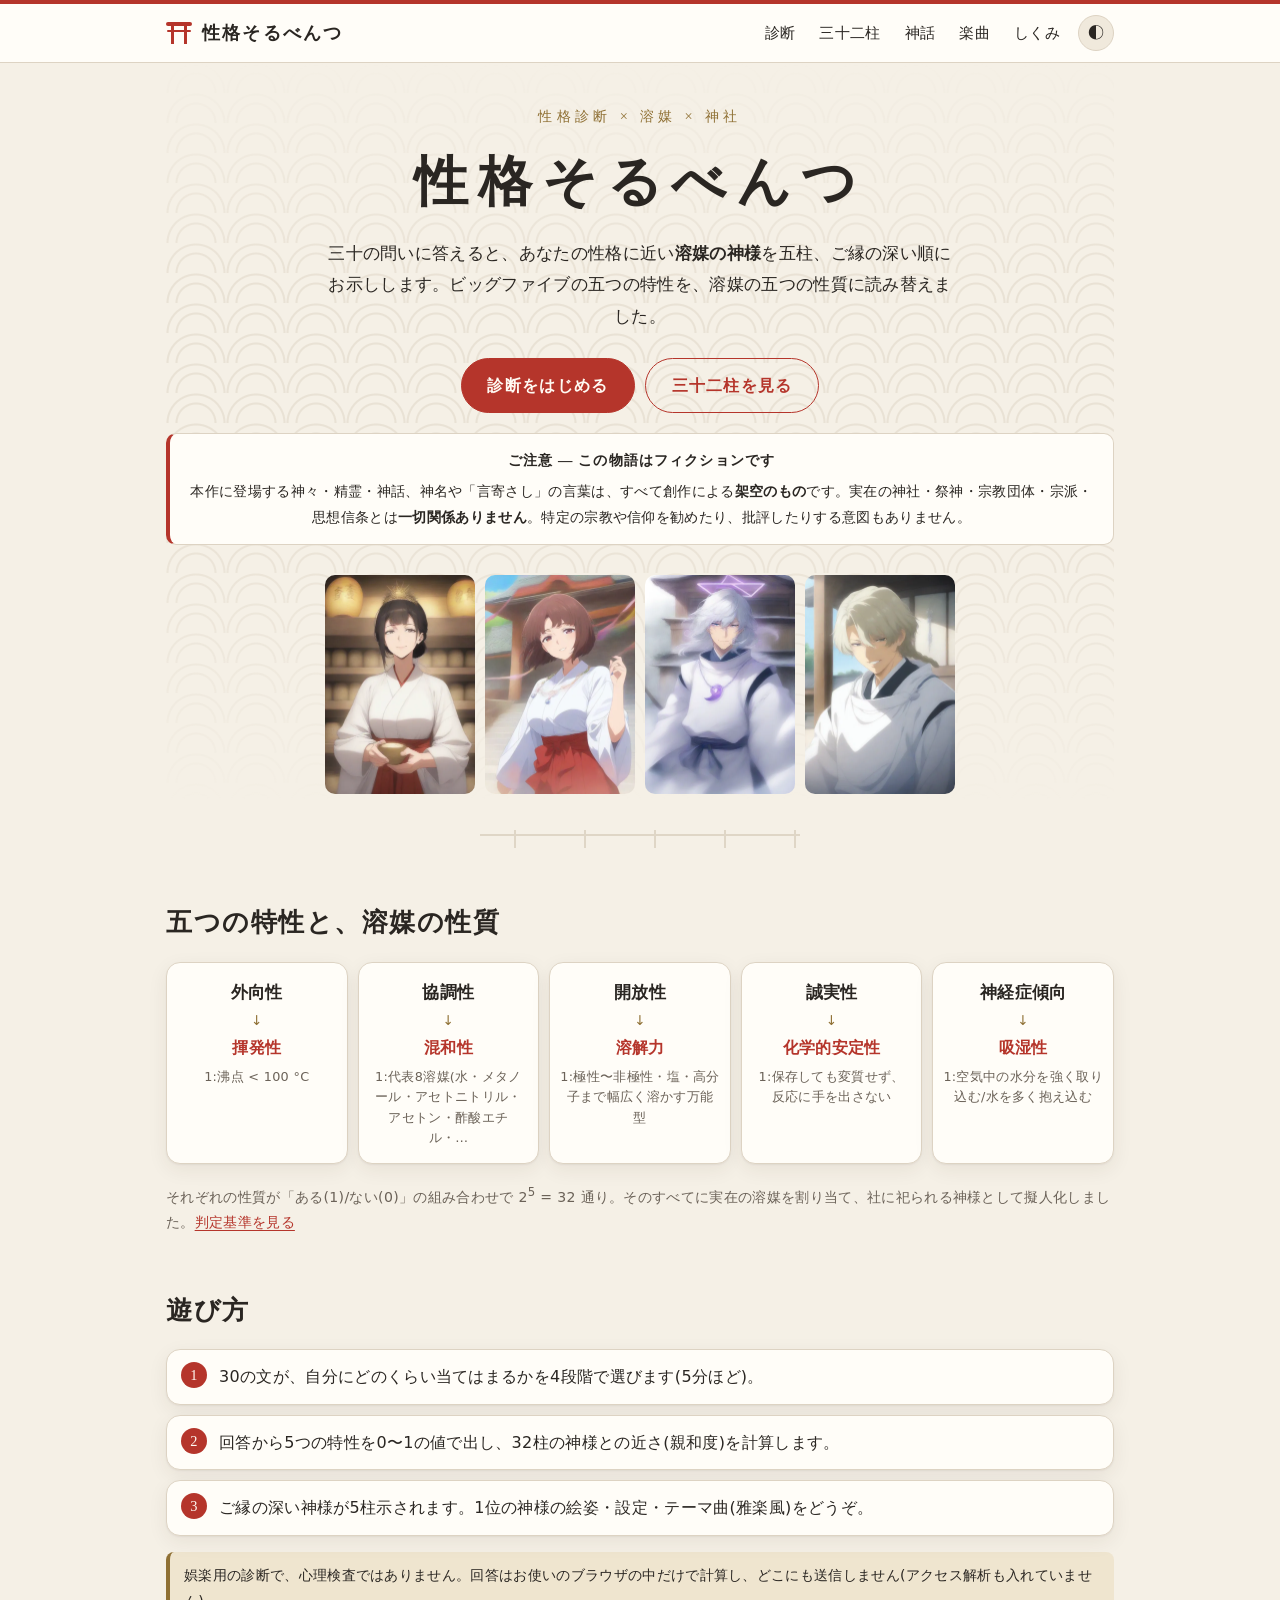
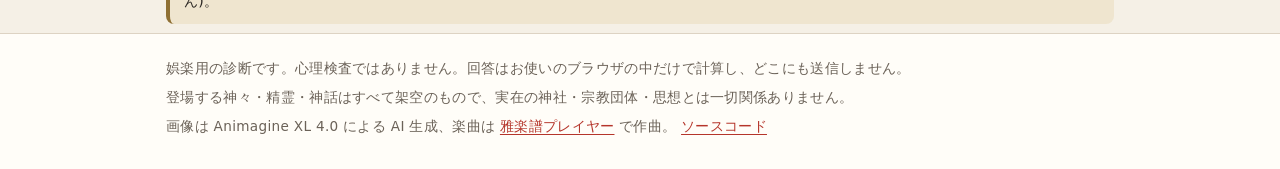
==== index.html @ d2c0cd8b "柱の詳細ページの絵姿を押すと「まことの御姿」に裏返るカードを追加 まことの御姿は、32溶媒の分子を MoleditPy の CPK 表示の設定(元素色・vdW 半径・照明)で PyVista により描" ====
<!doctype html>
<html lang="ja">
<head>
<meta charset="utf-8">
<meta name="viewport" content="width=device-width, initial-scale=1">
<title>性格そるべんつ</title>
<meta name="description" content="30の質問から、あなたの性格に近い「溶媒の神様」を占う娯楽用の性格診断。ビッグファイブの5特性を溶媒の性質に読み替えています。">
<meta name="color-scheme" content="light dark">
<meta name="theme-color" content="#f5f0e6" media="(prefers-color-scheme: light)">
<meta name="theme-color" content="#15130f" media="(prefers-color-scheme: dark)">
<meta property="og:title" content="性格そるべんつ">
<meta property="og:description" content="30の質問で、あなたとご縁の深い溶媒の神様を占う性格診断。">
<meta property="og:type" content="website">
<link rel="icon" href="favicon.svg" type="image/svg+xml">
<link rel="stylesheet" href="css/style.css?v=c323e961">
<script>
  // 保存したテーマを最初に当てる(ちらつき防止)。localStorage が使えなくても動く
  try { var t = localStorage.getItem("seikaku-solvents-theme"); if (t) document.documentElement.dataset.theme = t; } catch (e) {}
</script>
</head>
<body>
<a class="skip" href="#app">本文へ</a>
<header class="site-header">
  <div class="wrap header-inner">
    <a class="brand" href="#/" aria-label="性格そるべんつ トップへ">
      <span class="brand-mark" aria-hidden="true"></span>
      <span class="brand-text">性格そるべんつ</span>
    </a>
    <nav class="nav" aria-label="メニュー">
      <a href="#/quiz" data-nav="quiz">診断</a>
      <a href="#/gods" data-nav="gods">三十二柱</a>
      <a href="#/myth" data-nav="myth">神話</a>
      <a href="#/music" data-nav="music">楽曲</a>
      <a href="#/about" data-nav="about">しくみ</a>
      <button class="theme-toggle" type="button" aria-label="配色を切り替え" title="配色を切り替え"></button>
    </nav>
  </div>
</header>

<main id="app" class="wrap" tabindex="-1">
  <noscript><p class="notice">この診断は JavaScript で動きます。ブラウザの設定で JavaScript を有効にしてください。</p></noscript>
</main>

<footer class="site-footer">
  <div class="wrap">
    <p>娯楽用の診断です。心理検査ではありません。回答はお使いのブラウザの中だけで計算し、どこにも送信しません。</p>
    <p>登場する神々・精霊・神話はすべて架空のもので、実在の神社・宗教団体・思想とは一切関係ありません。</p>
    <p>画像は Animagine XL 4.0 による AI 生成、楽曲は <a href="https://github.com/ZiTengXiang/gagaku-player">雅楽譜プレイヤー</a> で作曲。
      <a href="https://github.com/ZiTengXiang/seikaku-solvents">ソースコード</a></p>
  </div>
</footer>

<script src="data/site.js?v=a34255cd"></script>
<script src="js/diagnosis.js?v=3baf8f86"></script>
<script src="js/app.js?v=352eb8c5"></script>
</body>
</html>
---- css/style.css ----
/* 性格そるべんつ ― 神社と雅楽を意識した、落ち着いた和の配色。外部のフォントや解析は読み込まない。 */

:root {
  --bg: #f5f0e6;          /* 生成り */
  --surface: #fffdf8;
  --surface-2: #f0e9dc;
  --ink: #2a2622;         /* 墨 */
  --muted: #6b6258;
  --line: #ddd3c3;
  --accent: #b5352b;      /* 朱 */
  --accent-ink: #fffaf3;
  --accent-soft: #f4e2dc;
  --gold: #8f7034;
  --gold-soft: #efe5cf;
  --indigo: #2f4a6b;      /* 藍(0側の色) */
  --shadow: 0 1px 2px rgb(60 40 20 / .06), 0 6px 20px rgb(60 40 20 / .07);
  --serif: "Shippori Mincho", "Hiragino Mincho ProN", "Yu Mincho", "YuMincho", "Noto Serif JP", "BIZ UDPMincho", serif;
  --sans: "Hiragino Kaku Gothic ProN", "Hiragino Sans", "Yu Gothic UI", "Yu Gothic", "Meiryo", "Noto Sans JP", system-ui, sans-serif;
  --radius: 14px;
  color-scheme: light;
}

@media (prefers-color-scheme: dark) {
  :root:not([data-theme="light"]) {
    --bg: #15130f;
    --surface: #1f1c17;
    --surface-2: #29251e;
    --ink: #ece4d6;
    --muted: #a99e8e;
    --line: #3b352c;
    --accent: #e0644f;
    --accent-ink: #1a0f0b;
    --accent-soft: #3a231d;
    --gold: #d1b06e;
    --gold-soft: #332b1c;
    --indigo: #8fb0d6;
    --shadow: 0 1px 2px rgb(0 0 0 / .3), 0 8px 24px rgb(0 0 0 / .25);
    color-scheme: dark;
  }
}
:root[data-theme="dark"] {
  --bg: #15130f;
  --surface: #1f1c17;
  --surface-2: #29251e;
  --ink: #ece4d6;
  --muted: #a99e8e;
  --line: #3b352c;
  --accent: #e0644f;
  --accent-ink: #1a0f0b;
  --accent-soft: #3a231d;
  --gold: #d1b06e;
  --gold-soft: #332b1c;
  --indigo: #8fb0d6;
  --shadow: 0 1px 2px rgb(0 0 0 / .3), 0 8px 24px rgb(0 0 0 / .25);
  color-scheme: dark;
}

*, *::before, *::after { box-sizing: border-box; }
html { -webkit-text-size-adjust: 100%; }
body {
  margin: 0;
  background: var(--bg);
  color: var(--ink);
  font-family: var(--sans);
  font-size: 16px;
  line-height: 1.85;
  letter-spacing: .02em;
  min-height: 100vh;
  display: flex;
  flex-direction: column;
}
img { max-width: 100%; display: block; }
a { color: var(--accent); text-underline-offset: .2em; }
h1, h2, h3, h4 { font-family: var(--serif); font-weight: 600; line-height: 1.45; letter-spacing: .06em; }
h1 { font-size: clamp(1.7rem, 5vw, 2.4rem); margin: .2em 0 .4em; }
h2 { font-size: clamp(1.25rem, 3.4vw, 1.6rem); margin: 2.2em 0 .8em; }
h3 { font-size: 1.15rem; margin: 1.6em 0 .5em; }
p { margin: .6em 0; }
.wrap { width: 100%; max-width: 980px; margin: 0 auto; padding: 0 16px; }
main { flex: 1; padding-bottom: 64px; outline: none; }
.skip { position: absolute; left: -999px; }
.skip:focus { left: 8px; top: 8px; background: var(--surface); padding: 6px 10px; z-index: 10; }
:focus-visible { outline: 2px solid var(--accent); outline-offset: 2px; }

/* ---- ヘッダー ---- */
.site-header {
  border-top: 4px solid var(--accent);
  border-bottom: 1px solid var(--line);
  background: var(--surface);
  position: sticky; top: 0; z-index: 5;
}
.header-inner { display: flex; align-items: center; justify-content: space-between; gap: 12px; min-height: 58px; }
.brand { display: flex; align-items: center; gap: 10px; text-decoration: none; color: var(--ink); }
.brand-text { font-family: var(--serif); font-weight: 700; font-size: 1.15rem; letter-spacing: .12em; white-space: nowrap; }
.brand-mark { width: 26px; height: 22px; position: relative; flex: none; }
.brand-mark::before, .brand-mark::after { content: ""; position: absolute; background: var(--accent); }
.brand-mark::before { left: 0; right: 0; top: 0; height: 4px; border-radius: 2px;
  box-shadow: 0 7px 0 -1px var(--accent); }
.brand-mark::after { left: 5px; top: 2px; width: 3px; height: 20px; box-shadow: 13px 0 0 var(--accent); }
.nav { display: flex; align-items: center; gap: 4px; }
.nav a { color: var(--ink); text-decoration: none; padding: 6px 10px; border-radius: 8px; font-size: .95rem; white-space: nowrap; }
.nav a:hover { background: var(--surface-2); }
.nav a[aria-current="page"] { color: var(--accent); box-shadow: inset 0 -2px 0 var(--accent); border-radius: 0; }
.theme-toggle {
  width: 36px; height: 36px; border-radius: 50%; border: 1px solid var(--line);
  background: var(--surface-2); color: var(--ink); cursor: pointer; font-size: 1rem; margin-left: 4px;
}
.theme-toggle::before { content: "◐"; }
:root[data-theme="light"] .theme-toggle::before { content: "☀"; }
:root[data-theme="dark"] .theme-toggle::before { content: "☾"; }
@media (max-width: 480px) {
  .header-inner { gap: 6px; }
  .brand { gap: 7px; }
  .brand-text { font-size: .92rem; letter-spacing: .02em; }
  .nav { gap: 0; }
  .nav a { padding: 6px 5px; font-size: .84rem; }
  .theme-toggle { width: 32px; height: 32px; margin-left: 2px; }
}
@media (max-width: 340px) { .brand-mark { display: none; } }

/* ---- フッター ---- */
.site-footer { border-top: 1px solid var(--line); background: var(--surface); color: var(--muted); font-size: .85rem; padding: 18px 0 26px; }
.site-footer p { margin: .3em 0; }

/* ---- 共通部品 ---- */
.btn {
  display: inline-flex; align-items: center; justify-content: center; gap: .5em;
  font: inherit; font-weight: 600; letter-spacing: .08em;
  padding: .75em 1.6em; border-radius: 999px; border: 1px solid var(--accent);
  background: var(--accent); color: var(--accent-ink); text-decoration: none; cursor: pointer;
  transition: transform .1s ease, filter .15s ease;
}
.btn:hover { filter: brightness(1.06); }
.btn:active { transform: translateY(1px); }
.btn.ghost { background: transparent; color: var(--accent); }
.btn.small { padding: .45em 1.1em; font-size: .9rem; }
.btn-row { display: flex; flex-wrap: wrap; gap: 10px; margin: 18px 0; }
.card { background: var(--surface); border: 1px solid var(--line); border-radius: var(--radius); box-shadow: var(--shadow); }
.muted { color: var(--muted); }
.small { font-size: .88rem; }
.notice { background: var(--gold-soft); border-left: 4px solid var(--gold); padding: 10px 14px; border-radius: 8px; }
.eyebrow { font-family: var(--serif); color: var(--gold); letter-spacing: .3em; font-size: .9rem; margin: 0; }

/* 紙垂(しで)風の区切り */
.shide { height: 18px; margin: 28px auto; max-width: 320px;
  background:
    linear-gradient(var(--line), var(--line)) center 4px / 100% 2px no-repeat,
    repeating-linear-gradient(90deg, transparent 0 34px, var(--line) 34px 36px, transparent 36px 70px);
  opacity: .9; }

/* ---- トップ ---- */
.hero { padding: 40px 0 8px; text-align: center; position: relative; }
.hero::before {
  content: ""; position: absolute; inset: 0; z-index: -1; opacity: .5;
  background:
    radial-gradient(circle at 50% 100%, transparent 18px, var(--line) 19px 20px, transparent 21px 27px, var(--line) 28px 29px, transparent 30px) 0 0 / 60px 30px;
  -webkit-mask-image: linear-gradient(to bottom, transparent, #000 30%, #000 60%, transparent);
  mask-image: linear-gradient(to bottom, transparent, #000 30%, #000 60%, transparent);
}
.hero h1 { font-size: clamp(2.1rem, 8vw, 3.4rem); letter-spacing: .18em; margin: .25em 0 .3em; }
.hero .lead { max-width: 640px; margin: 0 auto; font-size: 1.05rem; }
.hero .btn-row { justify-content: center; margin-top: 26px; }
.hero-gallery { display: flex; justify-content: center; gap: 10px; margin: 30px auto 0; max-width: 640px; }
.hero-gallery figure { margin: 0; flex: 1; max-width: 150px; }
.hero-gallery .portrait { border-radius: 10px; }
.mapping { display: grid; grid-template-columns: repeat(5, 1fr); gap: 10px; margin: 18px 0; }
.mapping .card { padding: 14px 10px; text-align: center; }
.mapping .trait { font-family: var(--serif); font-weight: 600; font-size: 1.05rem; }
.mapping .arrow { color: var(--gold); font-size: .85rem; }
.mapping .prop { color: var(--accent); font-family: var(--serif); font-weight: 600; }
.mapping .desc { font-size: .8rem; color: var(--muted); line-height: 1.6; margin-top: 4px; }
@media (max-width: 720px) { .mapping { grid-template-columns: repeat(2, 1fr); } .mapping .card:last-child { grid-column: span 2; } }
.steps { counter-reset: s; list-style: none; padding: 0; display: grid; gap: 10px; }
.steps li { counter-increment: s; padding: 12px 14px 12px 52px; position: relative; }
.steps li::before { content: counter(s); position: absolute; left: 14px; top: 12px; width: 26px; height: 26px; border-radius: 50%;
  background: var(--accent); color: var(--accent-ink); font-family: var(--serif); text-align: center; line-height: 26px; font-size: .9rem; }

/* ---- 質問 ---- */
.quiz { max-width: 640px; margin: 0 auto; padding-top: 22px; }
.progress { display: flex; align-items: center; gap: 12px; font-size: .9rem; color: var(--muted); }
.progress-bar { flex: 1; height: 8px; background: var(--surface-2); border-radius: 99px; overflow: hidden; border: 1px solid var(--line); }
.progress-bar span { display: block; height: 100%; background: linear-gradient(90deg, var(--gold), var(--accent)); transition: width .25s ease; }
.question-card { padding: 28px 22px 22px; margin-top: 16px; }
.question-no { font-family: var(--serif); color: var(--gold); letter-spacing: .2em; font-size: .95rem; margin: 0; }
.question-text { font-family: var(--serif); font-size: clamp(1.2rem, 4.2vw, 1.5rem); font-weight: 600; line-height: 1.7; margin: .4em 0 1.1em; min-height: 3.4em; }
.choices { display: grid; gap: 10px; }
.choice {
  display: flex; align-items: center; gap: 14px; width: 100%; text-align: left;
  font: inherit; color: var(--ink); background: var(--surface); cursor: pointer;
  border: 1px solid var(--line); border-radius: 12px; padding: 14px 16px; min-height: 56px;
  transition: border-color .15s, background .15s;
}
.choice:hover { border-color: var(--accent); }
.choice[aria-pressed="true"] { border-color: var(--accent); background: var(--accent-soft); }
.choice .dot { flex: none; width: 22px; height: 22px; border-radius: 50%; border: 2px solid var(--line); display: grid; place-items: center; }
.choice[aria-pressed="true"] .dot { border-color: var(--accent); }
.choice[aria-pressed="true"] .dot::after { content: ""; width: 10px; height: 10px; border-radius: 50%; background: var(--accent); }
.choice .key { margin-left: auto; color: var(--muted); font-size: .8rem; }
@media (hover: none) { .choice .key { display: none; } }
.quiz-nav { display: flex; justify-content: space-between; align-items: center; margin-top: 16px; gap: 10px; }
.linkish { background: none; border: none; color: var(--muted); font: inherit; cursor: pointer; padding: 6px 4px; text-decoration: underline; text-underline-offset: .2em; }
.linkish:disabled { opacity: .35; cursor: default; }

/* ---- 結果 ---- */
.result-head { text-align: center; padding-top: 26px; }
.feature { display: grid; grid-template-columns: minmax(0, 5fr) minmax(0, 7fr); gap: 0; overflow: hidden; margin-top: 18px; }
.feature .portrait { border-radius: 0; }
.feature .portrait-wrap { background: var(--surface-2); }
.feature-body { padding: 22px 24px 24px; }
@media (max-width: 760px) {
  .feature { grid-template-columns: 1fr; }
  .feature .portrait-wrap { max-width: 420px; margin: 0 auto; width: 100%; }
}
.rank-badge {
  display: inline-flex; align-items: baseline; gap: .2em; font-family: var(--serif); font-weight: 700;
  color: var(--accent); border: 1px solid var(--accent); border-radius: 6px; padding: 0 .6em; line-height: 1.8;
}
.rank-badge .tie { font-size: .8em; font-weight: 600; }
.god-name { font-size: clamp(1.8rem, 6vw, 2.5rem); margin: .25em 0 .1em; letter-spacing: .12em; }
.god-name rt { font-size: .38em; letter-spacing: .1em; color: var(--muted); font-weight: 500; }
.solvent-name { color: var(--muted); margin: 0 0 .6em; }
.solvent-name strong { color: var(--ink); font-weight: 600; }
.scoreline { display: flex; align-items: baseline; flex-wrap: wrap; gap: 6px 18px; margin: 12px 0; }
.affinity { font-family: var(--serif); font-size: 1rem; }
.affinity b { font-size: 2.3rem; color: var(--accent); font-weight: 700; letter-spacing: 0; }
.err { color: var(--muted); font-size: .9rem; }
.codechips { display: inline-flex; gap: 4px; flex-wrap: wrap; vertical-align: middle; }
.chip { display: inline-flex; flex-direction: column; align-items: center; min-width: 40px; padding: 3px 4px 2px; border-radius: 6px;
  font-size: .7rem; line-height: 1.25; border: 1px solid var(--indigo); color: var(--indigo); background: transparent; }
.chip b { font-size: 1rem; font-family: var(--serif); }
.chip.on { background: var(--accent); border-color: var(--accent); color: var(--accent-ink); }
.chip .bl { font-size: .62rem; }
.profile { margin: 14px 0 0; display: grid; grid-template-columns: auto 1fr; gap: 6px 14px; }
.profile dt { font-family: var(--serif); color: var(--gold); font-weight: 600; white-space: nowrap; }
.profile dd { margin: 0; }
@media (max-width: 480px) { .profile { grid-template-columns: 1fr; } .profile dd { margin-bottom: 8px; } }
.solvent-note { font-size: .92rem; padding: 10px 14px; border-radius: 10px; background: var(--surface-2); margin: 14px 0 0; }
.song { margin-top: 16px; padding: 14px 16px; border-radius: 12px; border: 1px solid var(--line); background: var(--gold-soft); }
.song-head { font-family: var(--serif); font-weight: 700; font-size: 1.1rem; letter-spacing: .12em; margin: 0; color: var(--gold); }
.oracle {
  margin: 10px 0 14px; padding: 4px 0 4px 16px; border-left: 3px solid var(--accent);
  font-family: var(--serif); font-size: 1.08rem; line-height: 1.9; color: var(--ink);
}
.oracle::before { content: "「"; }
.oracle::after { content: "」"; }
.song-title { font-family: var(--serif); font-weight: 600; margin: 0 0 6px; }
.song-note { margin: 0 0 8px; font-size: .78rem; line-height: 1.6; color: var(--muted, inherit); opacity: .85; }
.song audio { width: 100%; height: 40px; }

.traits { display: grid; grid-template-columns: minmax(0, 5fr) minmax(0, 6fr); gap: 20px; align-items: center; padding: 20px; }
@media (max-width: 760px) { .traits { grid-template-columns: 1fr; } }
.radar { width: 100%; max-width: 360px; margin: 0 auto; display: block; }
.radar .grid { fill: none; stroke: var(--line); stroke-width: 1; }
.radar .axis { stroke: var(--line); stroke-width: 1; }
.radar .god { fill: none; stroke: var(--gold); stroke-width: 1.5; stroke-dasharray: 4 4; }
.radar .you { fill: var(--accent); fill-opacity: .18; stroke: var(--accent); stroke-width: 2; stroke-linejoin: round; }
.radar .pt { fill: var(--accent); }
.radar text { fill: var(--ink); font-size: 12px; font-family: var(--sans); }
.radar text.prop { fill: var(--muted); font-size: 10.5px; }
.legend { display: flex; justify-content: center; gap: 16px; font-size: .8rem; color: var(--muted); margin-top: 4px; }
.legend i { display: inline-block; width: 18px; height: 0; vertical-align: middle; margin-right: 6px; border-top: 2px solid var(--accent); }
.legend i.g { border-top: 2px dashed var(--gold); }
.bars { display: grid; gap: 14px; }
.bar-row .bar-label { display: flex; justify-content: space-between; align-items: baseline; gap: 8px; font-size: .92rem; }
.bar-row .bar-label b { font-family: var(--serif); }
.bar-row .bar-label .v { font-variant-numeric: tabular-nums; color: var(--accent); font-weight: 600; }
.bar { position: relative; height: 10px; border-radius: 99px; background: var(--surface-2); border: 1px solid var(--line); margin: 4px 0 2px; }
.bar span { position: absolute; left: 0; top: 0; bottom: 0; border-radius: 99px; background: linear-gradient(90deg, var(--gold), var(--accent)); }
.bar::after { content: ""; position: absolute; left: 50%; top: -3px; bottom: -3px; width: 1px; background: var(--muted); opacity: .5; }
.bar-ends { display: flex; justify-content: space-between; font-size: .74rem; color: var(--muted); }

.others { display: grid; grid-template-columns: repeat(4, minmax(0, 1fr)); gap: 12px; }
@media (max-width: 860px) { .others { grid-template-columns: repeat(2, minmax(0, 1fr)); } }
.mini { display: flex; flex-direction: column; text-decoration: none; color: inherit; overflow: hidden; transition: transform .15s; }
.mini:hover { transform: translateY(-2px); }
.mini .portrait { border-radius: 0; }
.mini-body { padding: 10px 12px 12px; }
.mini-rank { font-family: var(--serif); color: var(--accent); font-weight: 700; font-size: .9rem; }
.mini-name { font-family: var(--serif); font-weight: 600; font-size: 1.1rem; margin: 0; line-height: 1.4; }
.mini-name small { display: block; font-size: .7rem; color: var(--muted); font-weight: 400; letter-spacing: .08em; }
.mini-solvent { font-size: .8rem; color: var(--muted); margin: 2px 0 6px; line-height: 1.5; }
.mini-aff { font-size: .85rem; }
.mini-aff b { color: var(--accent); font-size: 1.15rem; font-family: var(--serif); }
.mini-aff .err { font-size: .75rem; display: block; }
.mini-link { display: flex; flex-direction: column; flex: 1; color: inherit; text-decoration: none; }
.mini-foot { padding: 0 12px 12px; }
.clip {
  width: 100%; font: inherit; font-size: .85rem; letter-spacing: .06em; cursor: pointer;
  padding: .45em .8em; border-radius: 99px; border: 1px solid var(--gold); background: var(--gold-soft); color: var(--ink);
}
.clip:hover { border-color: var(--accent); }
.clip.playing { background: var(--accent); border-color: var(--accent); color: var(--accent-ink); }

/* ---- 画像(なければプレースホルダー) ---- */
.portrait { width: 100%; height: auto; aspect-ratio: 600 / 877; object-fit: cover; border-radius: var(--radius); background: var(--surface-2); }
.portrait.placeholder {
  display: grid; place-items: center; text-align: center; position: relative; overflow: hidden;
  background:
    radial-gradient(circle at 50% 38%, var(--gold-soft) 0 32%, transparent 33%),
    linear-gradient(160deg, var(--surface-2), var(--bg));
  color: var(--gold);
}
.portrait.placeholder::before { content: ""; position: absolute; inset: 8%; border: 1px solid var(--line); border-radius: 8px; }
.portrait.placeholder .ph-char { font-family: var(--serif); font-size: clamp(2.6rem, 9vw, 4.6rem); line-height: 1; color: var(--ink); opacity: .75; }
.portrait.placeholder .ph-note { position: absolute; bottom: 12%; left: 0; right: 0; font-size: .72rem; letter-spacing: .2em; color: var(--muted); }
.mini .portrait.placeholder .ph-char { font-size: 2.6rem; }

/* ---- 三十二柱 ---- */
.filters { display: flex; flex-wrap: wrap; gap: 8px; margin: 10px 0 18px; }
.filters button { font: inherit; font-size: .88rem; padding: .35em .9em; border-radius: 99px; border: 1px solid var(--line); background: var(--surface); color: var(--ink); cursor: pointer; }
.filters button[aria-pressed="true"] { background: var(--accent); color: var(--accent-ink); border-color: var(--accent); }
.gods-grid { display: grid; grid-template-columns: repeat(4, minmax(0, 1fr)); gap: 12px; }
@media (max-width: 860px) { .gods-grid { grid-template-columns: repeat(3, minmax(0, 1fr)); } }
@media (max-width: 560px) { .gods-grid { grid-template-columns: repeat(2, minmax(0, 1fr)); } }
.gods-grid .codechips { margin-top: 4px; }
.gods-grid .chip { min-width: 0; flex: 1; padding: 1px 2px; font-size: .58rem; }
.gods-grid .chip b { font-size: .8rem; }

.detail { display: grid; grid-template-columns: minmax(0, 5fr) minmax(0, 7fr); gap: 24px; margin-top: 20px; align-items: start; }
@media (max-width: 760px) { .detail { grid-template-columns: 1fr; } .detail .portrait-wrap { max-width: 420px; margin: 0 auto; width: 100%; } }
.detail .portrait-wrap { position: sticky; top: 76px; }
@media (max-width: 760px) { .detail .portrait-wrap { position: static; } }
.axis-table { width: 100%; border-collapse: collapse; font-size: .9rem; margin-top: 10px; }
.axis-table th, .axis-table td { border-bottom: 1px solid var(--line); padding: 7px 6px; text-align: left; vertical-align: top; }
.axis-table th { font-family: var(--serif); font-weight: 600; white-space: nowrap; }
.axis-table .bit { font-family: var(--serif); font-weight: 700; color: var(--indigo); }
.axis-table .bit.on { color: var(--accent); }
.pager { display: flex; justify-content: space-between; gap: 10px; margin-top: 26px; font-size: .9rem; }

/* ---- しくみ ---- */
.prose { max-width: 760px; }
.table-scroll { overflow-x: auto; -webkit-overflow-scrolling: touch; }
.criteria { width: 100%; border-collapse: collapse; font-size: .9rem; min-width: 560px; }
.criteria th, .criteria td { border: 1px solid var(--line); padding: 8px 10px; vertical-align: top; text-align: left; }
.criteria thead th { background: var(--surface-2); font-family: var(--serif); }
.criteria td:first-child, .criteria td:nth-child(2) { white-space: nowrap; font-family: var(--serif); font-weight: 600; }
.formula { font-family: var(--serif); background: var(--surface-2); padding: 10px 14px; border-radius: 10px; }

.fade-in { animation: fade .35s ease both; }
@keyframes fade { from { opacity: 0; transform: translateY(6px); } to { opacity: 1; transform: none; } }
@media (prefers-reduced-motion: reduce) { .fade-in { animation: none; } * { transition: none !important; } }

/* トップのご注意(フィクションである旨) */
.disclaimer { margin: 20px 0 4px; padding: 14px 16px; border: 1px solid var(--line); border-left: 4px solid var(--accent); border-radius: 10px; background: var(--surface); font-size: .9rem; line-height: 1.75; }
.disclaimer p { margin: 0; }
.disclaimer .disclaimer-head { font-family: var(--serif); font-weight: 700; letter-spacing: .08em; margin-bottom: 6px; }

/* ---- 神話 ---- */
.myth-page { max-width: 820px; margin: 0 auto; }
.myth-page .lead-p { font-size: 1.02rem; }
.myth-page p { line-height: 2; }
.myth-toc { padding: 16px 20px 12px; margin: 22px 0 8px; }
.myth-toc .toc-head { font-family: var(--serif); font-weight: 700; letter-spacing: .3em; color: var(--gold); margin: 0 0 4px; }
.myth-toc ol { list-style: none; margin: 0; padding: 0; }
.myth-toc li { padding: 5px 0; border-top: 1px dashed var(--line); }
.myth-toc li:first-child { border-top: none; }
.myth-toc .toc-l3 { padding-left: 1.4em; }
.myth-toc .toc-ch { font-family: var(--serif); font-weight: 600; color: var(--ink); text-decoration: none; }
.myth-toc .toc-ch:hover { color: var(--accent); }
.myth-toc .toc-gods { display: flex; flex-wrap: wrap; gap: 2px 10px; font-size: .84rem; margin-top: 1px; }
.myth-ch { scroll-margin-top: 70px; }
.myth-ch h2 { border-bottom: 1px solid var(--line); padding-bottom: .3em; }
.myth-ch h2::before { content: ""; display: inline-block; width: .5em; height: .5em; margin-right: .5em; vertical-align: .15em; background: var(--accent); transform: rotate(45deg); }
.myth-l3 h3 { color: var(--gold); font-size: 1.2rem; margin-top: 2em; }
.kami { color: inherit; text-decoration-color: var(--accent); text-decoration-thickness: 1px; font-weight: 600; }
.kami:hover { color: var(--accent); }
.kami-el { color: var(--gold); font-weight: 600; }
.myth-chem, .myth-reason { font-size: .9rem; line-height: 1.85 !important; padding: 10px 14px; border-radius: 10px; margin: 12px 0; }
.myth-chem { background: var(--surface-2); }
.myth-reason { background: var(--gold-soft); border-left: 3px solid var(--gold); }
.myth-tag { display: block; font-family: var(--serif); font-weight: 700; font-size: .84rem; letter-spacing: .1em; color: var(--gold); }
.myth-god { scroll-margin-top: 70px; margin: 22px 0; padding: 4px 0 2px 16px; border-left: 2px solid var(--line); }
.mg-head { display: flex; align-items: center; gap: 12px; text-decoration: none; color: inherit; margin: 0 0 4px; }
.mg-thumb { flex: none; width: 54px; height: 54px; border-radius: 50%; overflow: hidden; background: var(--surface-2); border: 1px solid var(--line); display: grid; place-items: center; }
.mg-thumb img { width: 100%; height: 100%; object-fit: cover; object-position: 50% 12%; }
.mg-ph { font-family: var(--serif); font-size: 1.4rem; color: var(--gold); }
.mg-name { display: flex; flex-direction: column; min-width: 0; }
.mg-god { font-family: var(--serif); font-weight: 700; font-size: 1.3rem; letter-spacing: .1em; line-height: 1.6; }
.mg-god rt { font-size: .5em; color: var(--muted); font-weight: 500; letter-spacing: .08em; }
.mg-solvent { font-size: .8rem; color: var(--muted); }
.mg-more { margin-left: auto; font-size: .82rem; color: var(--accent); white-space: nowrap; }
.mg-head:hover .mg-god { color: var(--accent); }
@media (max-width: 480px) { .mg-more { display: none; } .myth-god { padding-left: 10px; } }
.decl { list-style: none; padding: 0; margin: 14px 0; display: grid; gap: 6px; }
.decl li { padding: 6px 12px; border-radius: 8px; background: var(--surface); border: 1px solid var(--line); font-size: .95rem; line-height: 1.8; }
.primordials { display: grid; grid-template-columns: repeat(5, minmax(0, 1fr)); gap: 10px; margin: 18px 0; }
.pm { margin: 0; text-align: center; padding: 12px 6px 10px; border-radius: 12px; background: var(--surface); border: 1px solid var(--line); }
.pm img, .pm .pm-ph { width: 72px; height: 72px; margin: 0 auto 6px; }
.pm .pm-ph { display: grid; place-items: center; border-radius: 50%; border: 2px solid var(--indigo); font-family: var(--serif); font-size: 1.8rem; color: var(--ink); }
.pm-root { border-color: var(--gold); background: var(--gold-soft); }
.pm figcaption { font-family: var(--serif); font-weight: 700; font-size: .98rem; line-height: 1.5; }
.pm figcaption rt { font-size: .52em; font-weight: 500; color: var(--muted); letter-spacing: 0; }
.pm-role { display: block; font-family: var(--sans); font-weight: 400; font-size: .74rem; color: var(--muted); }
@media (max-width: 620px) { .primordials { grid-template-columns: repeat(2, minmax(0, 1fr)); } .pm-root { grid-column: span 2; } }
.myth-top { text-align: right; margin-top: 30px; }
.origin { margin-top: 16px; padding: 14px 16px; border-radius: 12px; border: 1px solid var(--line); background: var(--surface); }

/* 系譜図 */
.tree-legend { display: flex; flex-wrap: wrap; gap: 4px 14px; align-items: center; margin: 12px 0 4px; }
.tree-legend span { display: inline-flex; align-items: center; gap: 5px; }
.tree-legend .lg { display: inline-block; width: 22px; height: 13px; border-radius: 4px; border: 1.5px solid var(--line); background: var(--surface); }
.lg.k-founder { border: 2.5px solid var(--gold); background: var(--gold-soft); }
.lg.k-self { border: 1.5px dashed var(--indigo); }
.lg.k-ash { border: 1.5px solid var(--accent); }
.lgm { display: inline-grid; place-items: center; width: 17px; height: 17px; border-radius: 50%; font-size: .66rem; font-weight: 700; color: #fff; }
.tree-hint { margin: 2px 0 8px; }
/* 系譜図だけは本文より広く(.wrap いっぱい)使う */
.tree-scroll { overflow-x: auto; -webkit-overflow-scrolling: touch; border: 1px solid var(--line); border-radius: 12px; background: var(--surface); padding: 6px 0; }
.tree { display: block; margin: 0 auto; font-family: var(--sans); }
@media (min-width: 900px) { .tree-scroll { width: min(948px, calc(100vw - 64px)); margin-left: 50%; transform: translateX(-50%); } }
.t-colhead { fill: var(--gold); font-family: var(--serif); font-size: 12px; font-weight: 700; letter-spacing: .1em; }
.t-edge { fill: none; stroke: var(--muted); stroke-width: 1.2; opacity: .45; transition: opacity .15s, stroke .15s; }
.t-couple { fill: none; stroke: var(--gold); stroke-width: 2; }
.t-couple-l { fill: var(--gold); font-family: var(--serif); font-size: 11px; font-weight: 700; }
.t-node rect { fill: var(--surface); stroke: var(--line); stroke-width: 1.5; transition: opacity .15s; }
.t-node.k-founder rect { stroke: var(--gold); stroke-width: 2.5; fill: var(--gold-soft); }
.t-node.k-self rect { stroke: var(--indigo); stroke-dasharray: 4 3; }
.t-node.k-ash rect { stroke: var(--accent); }
.t-node:hover rect, .t-node:focus rect { stroke: var(--accent); stroke-width: 2.5; }
.t-node { cursor: pointer; outline: none; }
.t-name { fill: var(--ink); font-family: var(--serif); font-size: 14px; font-weight: 700; }
.t-sol { fill: var(--muted); font-size: 10.5px; }
.t-mark { stroke: none; }
.m-kin { fill: #8f7034; background: #8f7034; }
.m-sho { fill: #2f4a6b; background: #2f4a6b; }
.m-hai { fill: #4f7a3a; background: #4f7a3a; }
.t-mark-l { fill: #fff; font-size: 9px; font-weight: 700; pointer-events: none; }
.tree.focus .t-node:not(.on) { opacity: .25; }
.tree.focus .t-edge { opacity: .08; }
.tree.focus .t-edge.on { opacity: 1; stroke: var(--accent); stroke-width: 2; }
.tree.focus .t-node.self rect { stroke: var(--accent); stroke-width: 3; }
.tree-table { margin-top: 14px; }
.tree-table summary { cursor: pointer; font-family: var(--serif); font-weight: 600; color: var(--accent); }
.tree-table .criteria { font-size: .82rem; min-width: 720px; }
.tree-table .criteria td:nth-child(2) { white-space: normal; font-family: var(--sans); font-weight: 400; }

/* ナビが4項目になったので、狭い画面では詰め、さらに狭ければ文字のロゴを隠す(鳥居の印は残す) */
@media (max-width: 480px) {
  .nav { gap: 0; }
  .nav a { padding: 6px 5px; font-size: .9rem; }
  .brand { gap: 7px; }
  .brand-text { font-size: 1rem; letter-spacing: .04em; }
}
@media (max-width: 430px) { .brand-text { display: none; } }

/* 楽曲ページ */
.music-page h2[id] { scroll-margin-top: 70px; }
.music-toc { display: flex; flex-wrap: wrap; gap: 8px 16px; margin: 14px 0 6px; font-size: .92rem; }
.music-grid { display: grid; grid-template-columns: repeat(2, minmax(0, 1fr)); gap: 14px; }
.music-card { padding: 16px; }
.music-card p { margin: 0 0 8px; line-height: 1.75; font-size: .93rem; }
.music-head { display: flex; gap: 14px; align-items: center; margin-bottom: 8px; }
.music-thumb { flex: 0 0 74px; }
.music-thumb .portrait { width: 74px; height: auto; border-radius: 10px; }
.music-thumb .portrait.placeholder { height: 108px; }
.music-thumb .ph-note { display: none; }
.music-icon { flex: 0 0 72px; width: 72px; height: 72px; }
.music-title { font-family: var(--serif); font-weight: 700; font-size: 1.15rem; letter-spacing: .06em; margin: 0 0 2px !important; }
.music-god { margin: 0 !important; }
.music-sub { font-family: var(--serif); font-size: .85rem; letter-spacing: .12em; color: var(--gold); margin: 12px 0 4px; }
.song-meta { display: grid; grid-template-columns: auto 1fr; gap: 2px 12px; margin: 0 0 8px; font-size: .88rem; }
.song-meta dt { color: var(--muted); }
.song-meta dd { margin: 0; }
.mode-line { font-size: .82rem !important; color: var(--muted); }
.mode-tag { display: inline-block; margin-right: 6px; padding: 0 .5em; border: 1px solid var(--line); border-radius: 999px; color: var(--accent); text-decoration: none; font-weight: 700; }
.music-card audio { width: 100%; height: 40px; margin-top: 6px; }
.mode-grid { display: grid; grid-template-columns: repeat(3, minmax(0, 1fr)); gap: 12px; }
.mode-card { padding: 14px 16px; }
.mode-card p { margin: 0 0 6px; line-height: 1.7; font-size: .92rem; }
.linklike { background: none; border: 0; padding: 0; color: var(--accent); text-decoration: underline; cursor: pointer; font: inherit; }
@media (max-width: 760px) {
  .music-grid, .mode-grid { grid-template-columns: minmax(0, 1fr); }
}

/* 楽譜(縦をそろえた譜面) */
details.score { margin-top: 10px; border-top: 1px dashed var(--line); padding-top: 8px; }
details.score summary { cursor: pointer; font-size: .9rem; color: var(--accent); }
.score-info { font-family: var(--serif); font-weight: 700; margin: 8px 0 4px !important; }
.score-comments p { margin: 0 !important; font-size: .82rem !important; color: var(--muted); line-height: 1.6 !important; }
.score-sys { font-family: var(--serif); font-size: .82rem !important; letter-spacing: .1em; color: var(--gold); margin: 12px 0 2px !important; }
.score-scroll { overflow-x: auto; -webkit-overflow-scrolling: touch; border: 1px solid var(--line); border-radius: 8px; background: var(--surface-2); }
.score-table { border-collapse: collapse; font-family: var(--serif); font-size: .9rem; white-space: nowrap; }
.score-table th, .score-table td { padding: 3px 7px; text-align: left; border-bottom: 1px solid var(--line); }
.score-table tbody tr:last-child th, .score-table tbody tr:last-child td { border-bottom: 0; }
.score-table th[scope=row] { position: sticky; left: 0; background: var(--surface-2); font-weight: 700; color: var(--gold); border-right: 1px solid var(--line); }
.score-table .bar-no { font-size: .7rem; color: var(--muted); font-weight: 400; border-left: 1px solid var(--line); }
.score-table td.bar-end { border-right: 1px solid var(--ink); }
.score-table td.rest, .score-table td.hold { color: var(--muted); opacity: .6; }
.score-raw { overflow-x: auto; font-size: .8rem; }

/* 楽曲ページ: 太祖・天大輝星主の欄(恒星の絵を背景に、2列ぶんの幅で四柱の上へ) */
.primordial-card.star-card { grid-column: 1 / -1; padding: 28px 30px; min-height: 380px; border-color: #8f7034;
  background-size: cover; background-position: center; color: #f6efe3; }
.star-card .music-icon { width: 104px; height: 104px; flex-basis: 104px; }
.star-card .music-title { font-size: 1.6rem; color: #fff8ec; }
.star-card .music-title rt { color: #e9d9b8; }
.star-card .music-sub { color: #e8c77a; }
.star-card p, .star-card .song-meta dd { color: #f6efe3; }
.star-card .song-meta dt, .star-card .muted, .star-card .mode-line { color: #d8ccb8 !important; }
.star-card .mode-tag { background: rgb(255 255 255 / .1); border-color: rgb(255 255 255 / .35); color: #ffd9a0; }
.star-card a { color: #ffd9a0; }
.star-card details.score { border-top-color: rgb(255 255 255 / .3); }
.star-card details.score summary { color: #ffd9a0; }
.star-card .score-comments p { color: #d8ccb8 !important; }
@media (min-width: 761px) { .star-card > p, .star-card > .song-meta { max-width: 760px; } }

/* 柱の詳細: 絵姿 ⇄ まことの御姿 のカードめくり */
.flip { display: block; width: 100%; padding: 0; border: 0; background: none; cursor: pointer; perspective: 1400px; border-radius: var(--radius); }
.flip:focus-visible { outline: 3px solid var(--accent); outline-offset: 4px; }
.flip-inner { position: relative; display: block; transition: transform .8s cubic-bezier(.3, .7, .2, 1); transform-style: preserve-3d; }
.flip.flipped .flip-inner { transform: rotateY(180deg); }
.flip-face { display: block; backface-visibility: hidden; -webkit-backface-visibility: hidden; border-radius: var(--radius); }
.flip-face .portrait { display: block; }
.flip-back { position: absolute; inset: 0; transform: rotateY(180deg); background: #0d0b14; overflow: hidden; }
.flip-back .portrait { width: 100%; height: 100%; }
.flip-caption { position: absolute; left: 0; right: 0; bottom: 0; padding: 26px 14px 14px; text-align: center; color: #f6efe3;
  font-family: var(--serif); letter-spacing: .3em; font-size: 1rem; background: linear-gradient(transparent, rgb(8 6 14 / .8)); }
.flip-caption small { display: block; margin-top: 4px; font-size: .72rem; letter-spacing: .08em; color: #d8ccb8; font-family: var(--sans); }
.flip-hint { text-align: center; margin: 8px 0 0; }
@media (prefers-reduced-motion: reduce) {
  .flip-inner { transition: none; }
}
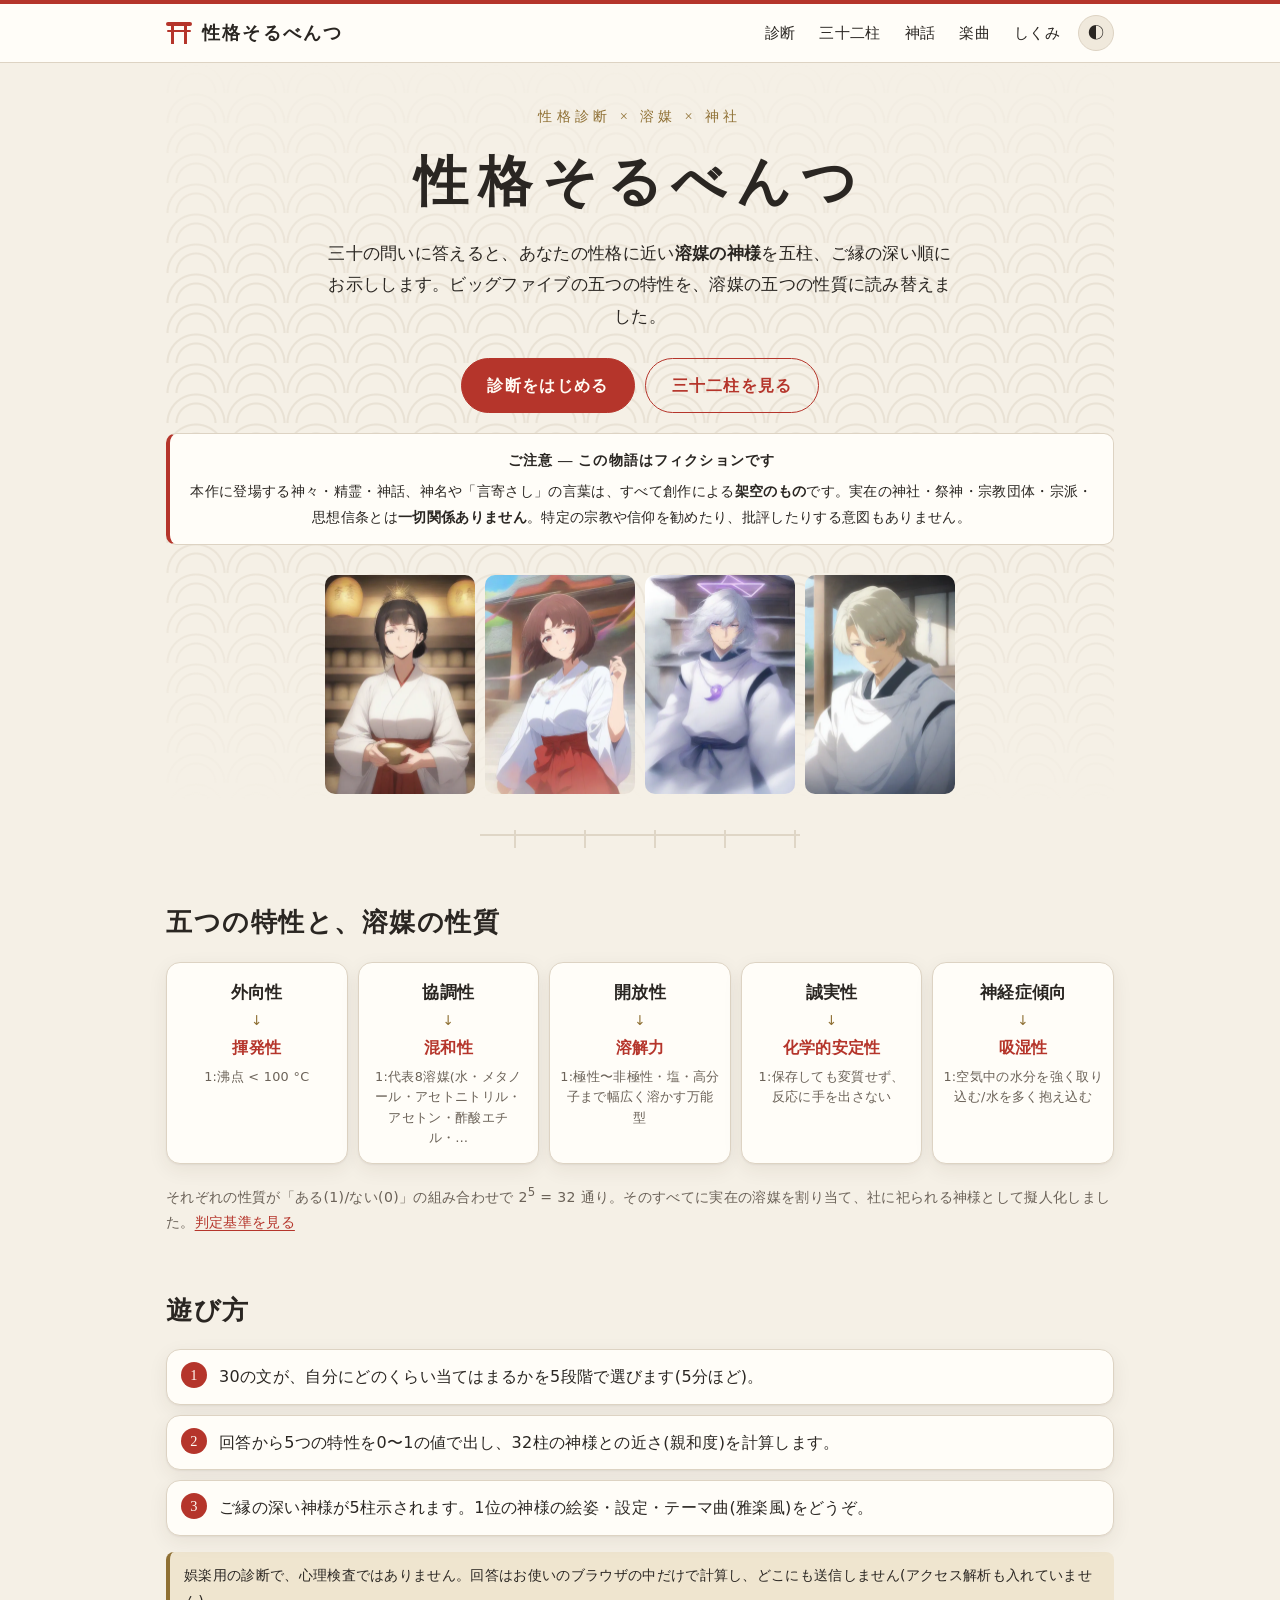
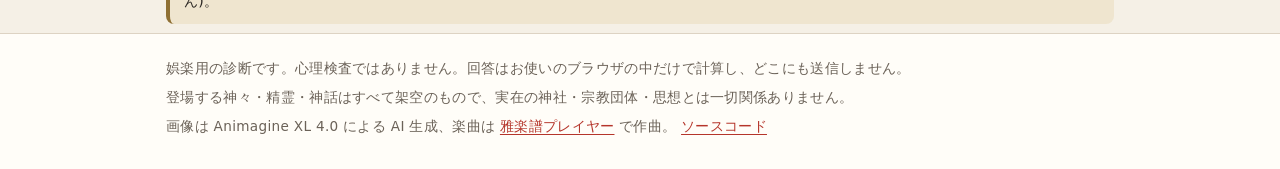
==== commit 813b58c3: "診断を5段階(中庸あり)にし、全柱同率のときは「最初の五柱」を結果に示す - 回答に「どちらともいえない」(3)を加え、各問の得点は (回答−1)/4・逆転 (5−回答)/4。 - 5特性すべてがちょ" ====
--- a/index.html
+++ b/index.html
@@ -12,7 +12,7 @@
 <meta property="og:description" content="30の質問で、あなたとご縁の深い溶媒の神様を占う性格診断。">
 <meta property="og:type" content="website">
 <link rel="icon" href="favicon.svg" type="image/svg+xml">
-<link rel="stylesheet" href="css/style.css?v=c323e961">
+<link rel="stylesheet" href="css/style.css?v=050747e8">
 <script>
   // 保存したテーマを最初に当てる(ちらつき防止)。localStorage が使えなくても動く
   try { var t = localStorage.getItem("seikaku-solvents-theme"); if (t) document.documentElement.dataset.theme = t; } catch (e) {}
@@ -50,8 +50,8 @@
   </div>
 </footer>
 
-<script src="data/site.js?v=a34255cd"></script>
-<script src="js/diagnosis.js?v=3baf8f86"></script>
-<script src="js/app.js?v=352eb8c5"></script>
+<script src="data/site.js?v=4beec8c3"></script>
+<script src="js/diagnosis.js?v=174c8363"></script>
+<script src="js/app.js?v=5ee58f36"></script>
 </body>
 </html>
--- a/css/style.css
+++ b/css/style.css
@@ -520,3 +520,28 @@
 @media (prefers-reduced-motion: reduce) {
   .flip-inner { transition: none; }
 }
+
+/* しくみページ: ページ内リンク(#/about#how・#forms)の着地点がヘッダーに隠れないように */
+.prose h2[id], .prose h3[id] { scroll-margin-top: 76px; }
+
+/* 診断結果: 32柱すべて同率のときの「最初の五柱」 */
+.primordial-feature { display: block; background-size: cover; background-position: center; color: #f6efe3; border-color: #8f7034; }
+.primordial-feature .feature-body { max-width: 780px; margin: 0 auto; }
+.primordial-feature .god-name { color: #fff8ec; letter-spacing: .3em; }
+.primordial-feature .solvent-name, .primordial-feature p, .primordial-feature dd { color: #f6efe3; }
+.primordial-feature dt, .primordial-feature .err, .primordial-feature small { color: #d8ccb8; }
+.primordial-feature .affinity b { color: #ffd9a0; }
+.primordial-feature a { color: #ffd9a0; }
+.primordial-feature .song { background: rgb(255 255 255 / .06); border-color: rgb(255 255 255 / .18); }
+.primordial-feature .song-head { color: #e8c77a; }
+.primordial-feature .oracle { color: #fff8ec; border-left-color: #e8c77a; }
+.primordial-feature .solvent-note { background: rgb(255 255 255 / .06); }
+.primordial-icons { display: grid; grid-template-columns: repeat(5, minmax(0, 1fr)); gap: 8px; margin: 14px 0; }
+.primordial-icons figure { margin: 0; text-align: center; }
+.primordial-icons img { width: 100%; max-width: 72px; height: auto; }
+.primordial-icons figcaption { font-family: var(--serif); font-size: .82rem; line-height: 1.4; }
+.primordial-icons figcaption rt { font-size: .5rem; color: #d8ccb8; }
+.primordial-icons figcaption small { display: block; font-family: var(--sans); font-size: .66rem; }
+.pr-song { margin-top: 10px; }
+.pr-song .song-title { margin-bottom: 4px; }
+.pr-song audio { width: 100%; height: 36px; }
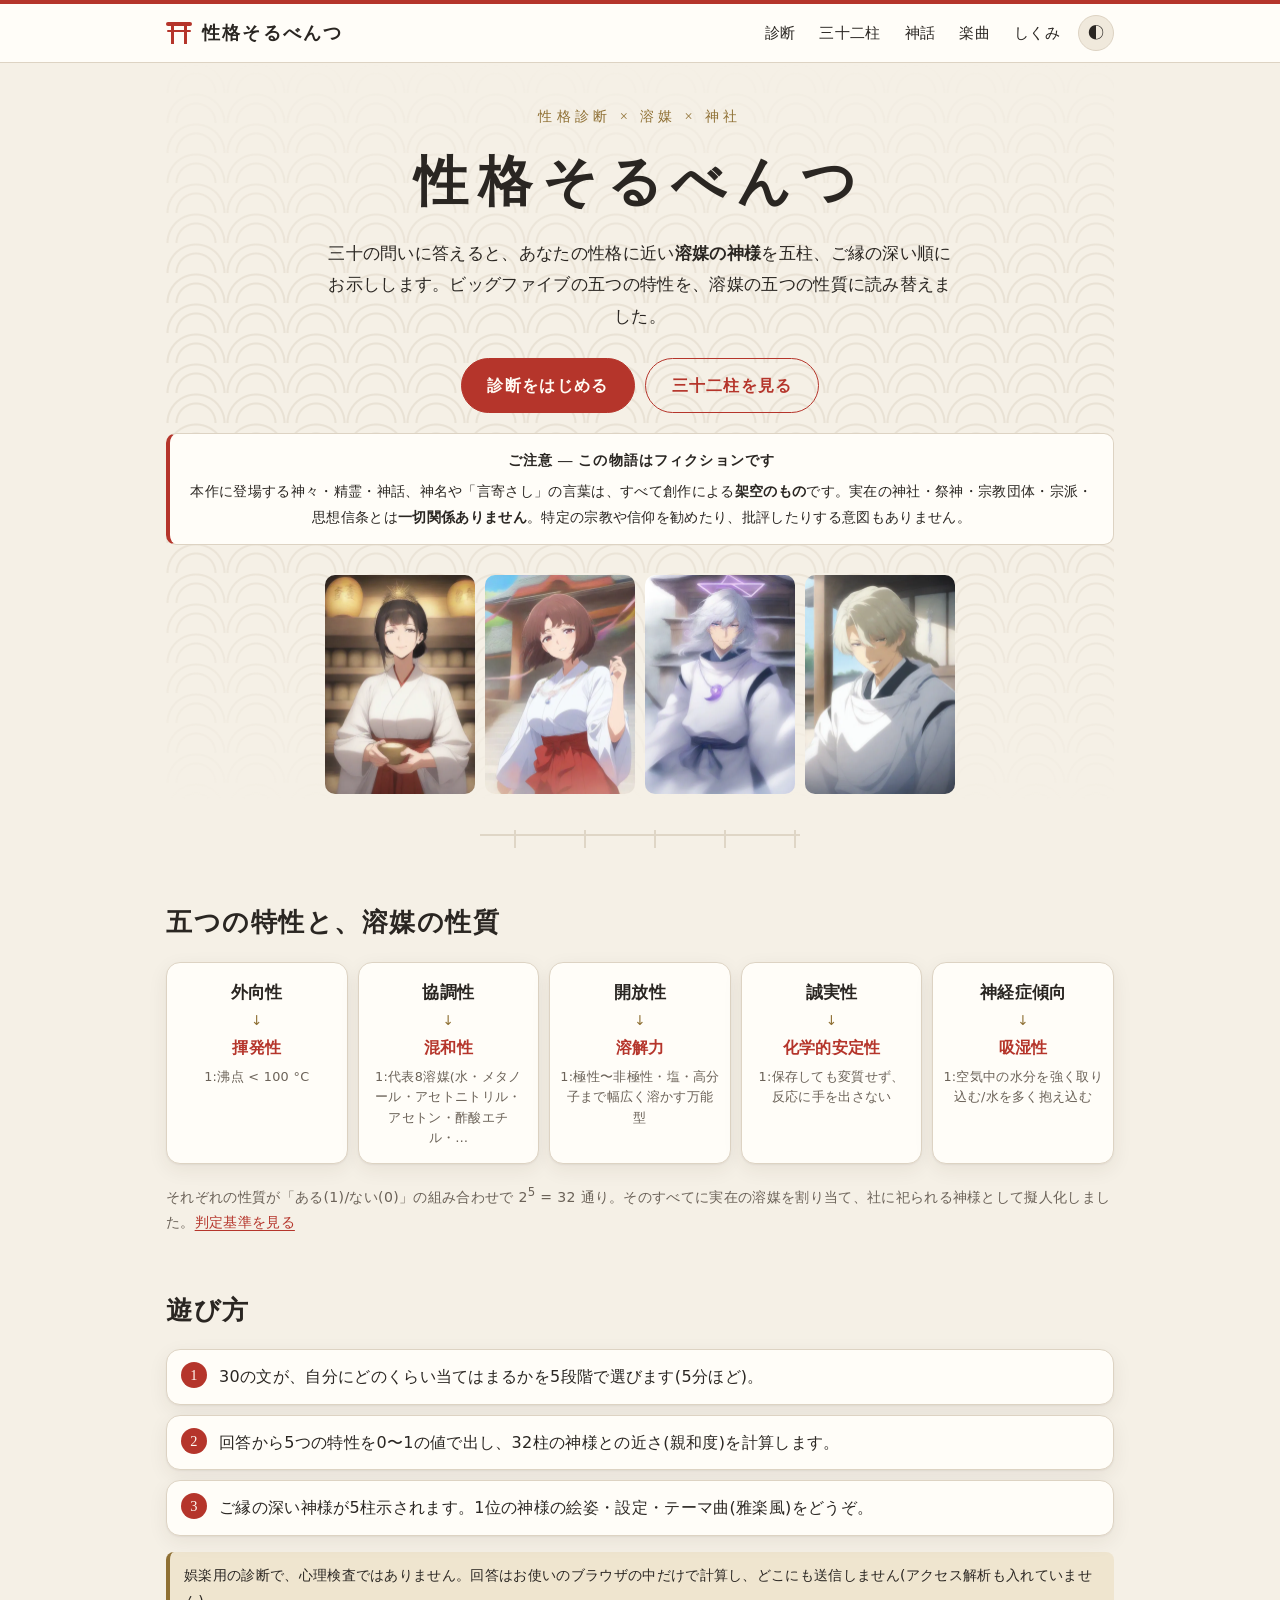
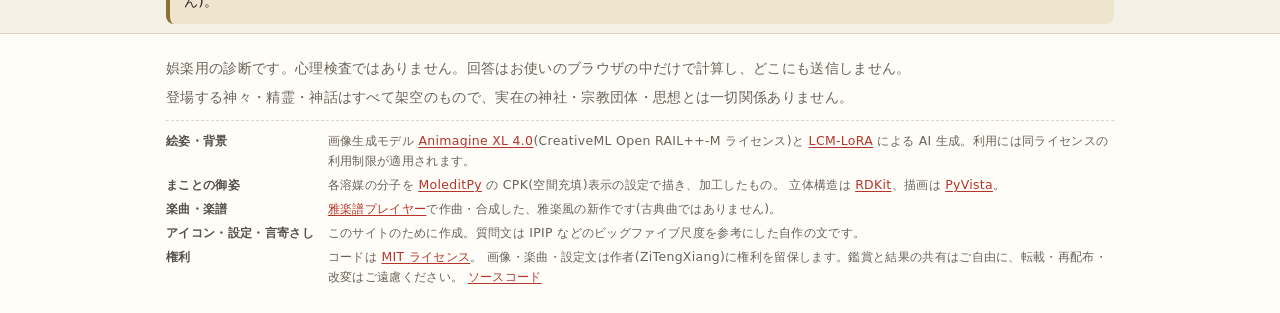
==== commit ff975d6c: "フッターに必要なクレジットをすべて記載 絵姿・背景(Animagine XL 4.0 と LCM-LoRA、ライセンスと利用制限)、まことの御姿(MoleditPy の CPK 表示・RDKit・Py" ====
--- a/index.html
+++ b/index.html
@@ -12,7 +12,7 @@
 <meta property="og:description" content="30の質問で、あなたとご縁の深い溶媒の神様を占う性格診断。">
 <meta property="og:type" content="website">
 <link rel="icon" href="favicon.svg" type="image/svg+xml">
-<link rel="stylesheet" href="css/style.css?v=050747e8">
+<link rel="stylesheet" href="css/style.css?v=81bb9667">
 <script>
   // 保存したテーマを最初に当てる(ちらつき防止)。localStorage が使えなくても動く
   try { var t = localStorage.getItem("seikaku-solvents-theme"); if (t) document.documentElement.dataset.theme = t; } catch (e) {}
@@ -45,8 +45,22 @@
   <div class="wrap">
     <p>娯楽用の診断です。心理検査ではありません。回答はお使いのブラウザの中だけで計算し、どこにも送信しません。</p>
     <p>登場する神々・精霊・神話はすべて架空のもので、実在の神社・宗教団体・思想とは一切関係ありません。</p>
-    <p>画像は Animagine XL 4.0 による AI 生成、楽曲は <a href="https://github.com/ZiTengXiang/gagaku-player">雅楽譜プレイヤー</a> で作曲。
-      <a href="https://github.com/ZiTengXiang/seikaku-solvents">ソースコード</a></p>
+    <dl class="credits" aria-label="クレジット">
+      <dt>絵姿・背景</dt>
+      <dd>画像生成モデル <a href="https://huggingface.co/cagliostrolab/animagine-xl-4.0">Animagine XL 4.0</a>(CreativeML Open RAIL++-M ライセンス)と
+        <a href="https://huggingface.co/latent-consistency/lcm-lora-sdxl">LCM-LoRA</a> による AI 生成。利用には同ライセンスの利用制限が適用されます。</dd>
+      <dt>まことの御姿</dt>
+      <dd>各溶媒の分子を <a href="https://github.com/HiroYokoyama/python_molecular_editor">MoleditPy</a> の CPK(空間充填)表示の設定で描き、加工したもの。
+        立体構造は <a href="https://www.rdkit.org/">RDKit</a>、描画は <a href="https://pyvista.org/">PyVista</a>。</dd>
+      <dt>楽曲・楽譜</dt>
+      <dd><a href="https://github.com/ZiTengXiang/gagaku-player">雅楽譜プレイヤー</a>で作曲・合成した、雅楽風の新作です(古典曲ではありません)。</dd>
+      <dt>アイコン・設定・言寄さし</dt>
+      <dd>このサイトのために作成。質問文は IPIP などのビッグファイブ尺度を参考にした自作の文です。</dd>
+      <dt>権利</dt>
+      <dd>コードは <a href="https://github.com/ZiTengXiang/seikaku-solvents/blob/main/LICENSE">MIT ライセンス</a>。
+        画像・楽曲・設定文は作者(ZiTengXiang)に権利を留保します。鑑賞と結果の共有はご自由に、転載・再配布・改変はご遠慮ください。
+        <a href="https://github.com/ZiTengXiang/seikaku-solvents">ソースコード</a></dd>
+    </dl>
   </div>
 </footer>
 
--- a/css/style.css
+++ b/css/style.css
@@ -545,3 +545,16 @@
 .pr-song { margin-top: 10px; }
 .pr-song .song-title { margin-bottom: 4px; }
 .pr-song audio { width: 100%; height: 36px; }
+@media (max-width: 560px) {
+  .primordial-icons { grid-template-columns: repeat(3, minmax(0, 1fr)); row-gap: 14px; }
+  .primordial-icons img { max-width: 60px; }
+}
+
+/* フッターのクレジット */
+.site-footer .credits { display: grid; grid-template-columns: max-content 1fr; gap: 4px 14px; margin: 10px 0 0; padding-top: 10px; border-top: 1px dashed var(--line); font-size: .78rem; line-height: 1.6; }
+.site-footer .credits dt { font-weight: 700; color: var(--ink); opacity: .8; }
+.site-footer .credits dd { margin: 0; }
+@media (max-width: 560px) {
+  .site-footer .credits { grid-template-columns: 1fr; gap: 0; }
+  .site-footer .credits dd { margin-bottom: 6px; }
+}
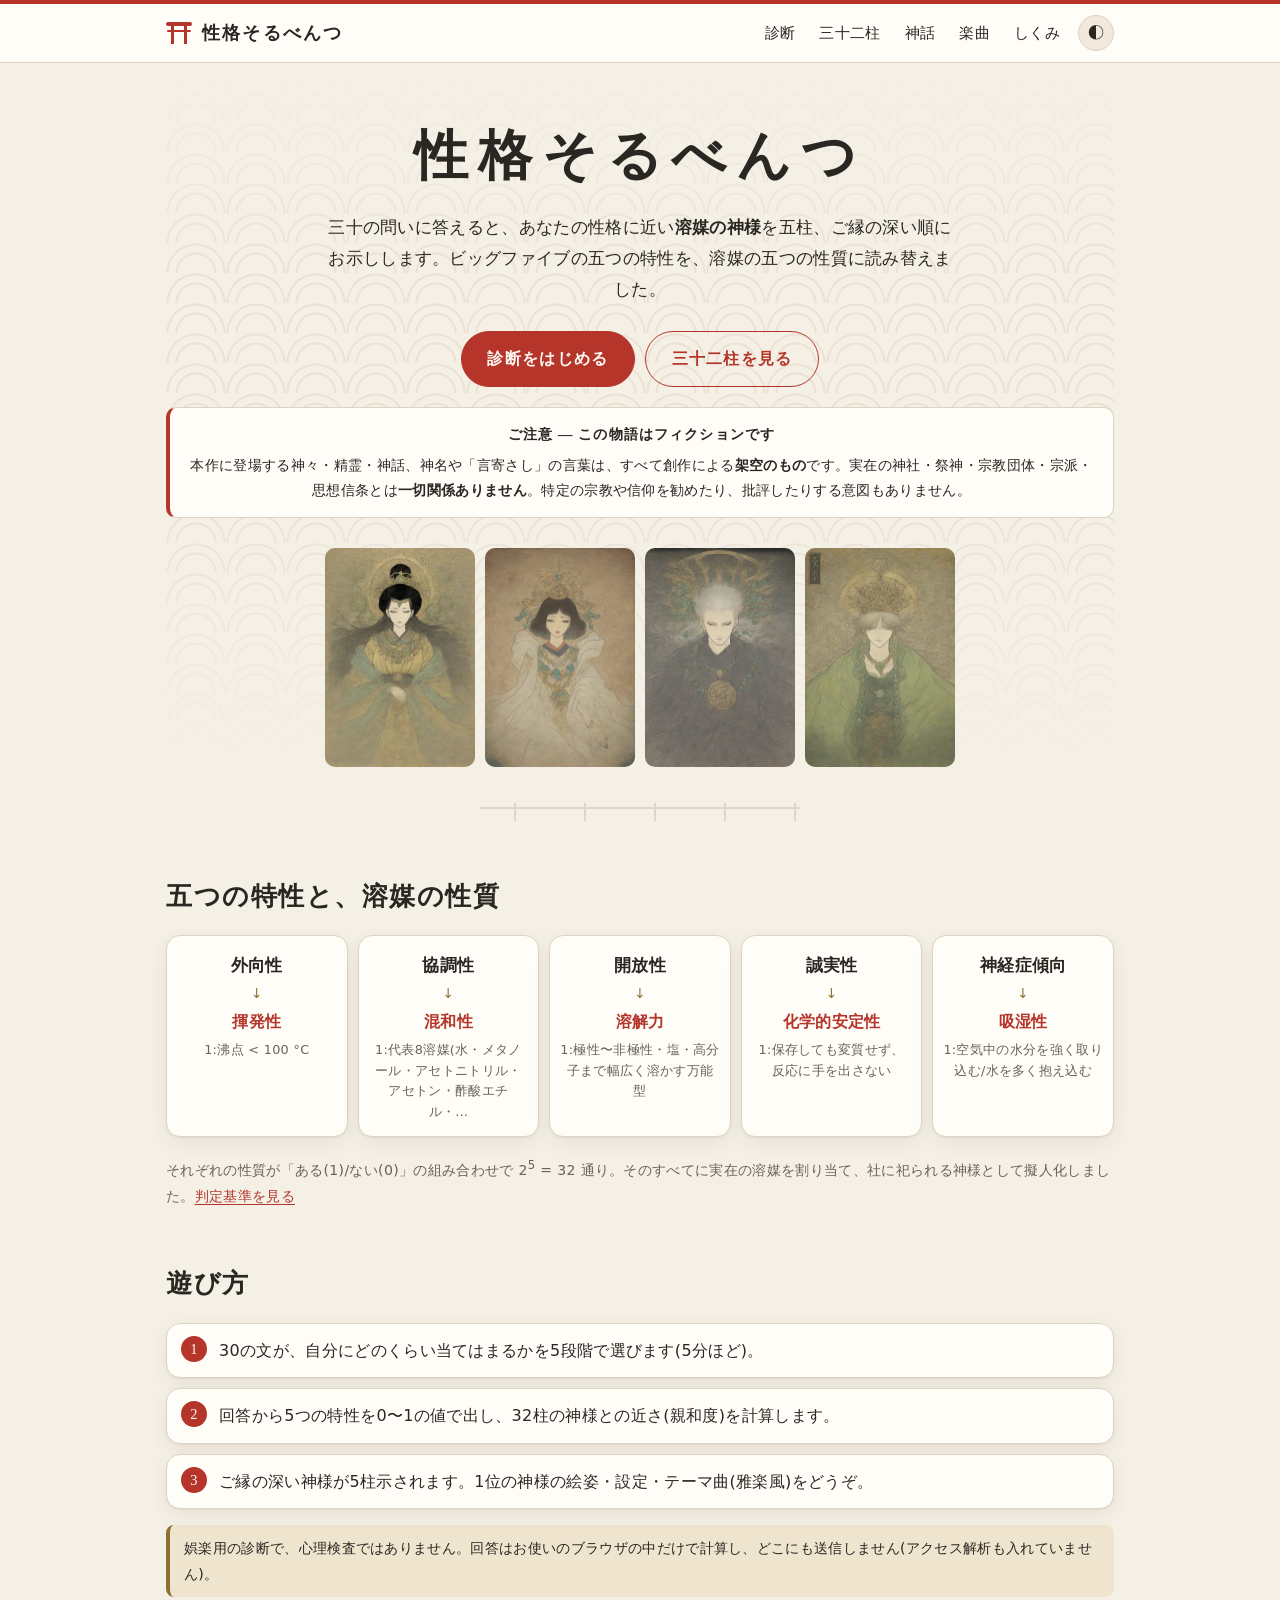
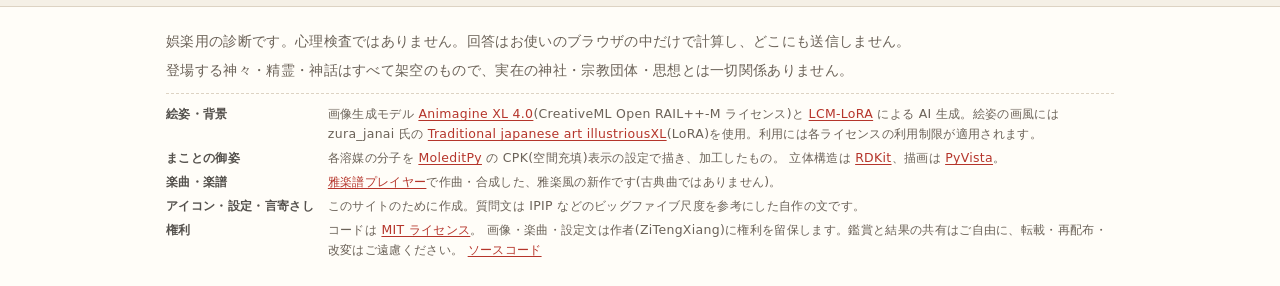
==== commit 73ec3405: "絵姿を古墳〜飛鳥時代風に差し替え、トップの「性格診断 × 溶媒 × 神社」を削除 - 32柱の絵姿を、古墳〜飛鳥時代を思わせる装束(衣・裳・領巾/美豆良・衣褌、勾玉・金銅の冠)の版に差し替え。   A" ====
--- a/index.html
+++ b/index.html
@@ -48,7 +48,8 @@
     <dl class="credits" aria-label="クレジット">
       <dt>絵姿・背景</dt>
       <dd>画像生成モデル <a href="https://huggingface.co/cagliostrolab/animagine-xl-4.0">Animagine XL 4.0</a>(CreativeML Open RAIL++-M ライセンス)と
-        <a href="https://huggingface.co/latent-consistency/lcm-lora-sdxl">LCM-LoRA</a> による AI 生成。利用には同ライセンスの利用制限が適用されます。</dd>
+        <a href="https://huggingface.co/latent-consistency/lcm-lora-sdxl">LCM-LoRA</a> による AI 生成。絵姿の画風には zura_janai 氏の
+        <a href="https://civitai.com/models/933523">Traditional japanese art illustriousXL</a>(LoRA)を使用。利用には各ライセンスの利用制限が適用されます。</dd>
       <dt>まことの御姿</dt>
       <dd>各溶媒の分子を <a href="https://github.com/HiroYokoyama/python_molecular_editor">MoleditPy</a> の CPK(空間充填)表示の設定で描き、加工したもの。
         立体構造は <a href="https://www.rdkit.org/">RDKit</a>、描画は <a href="https://pyvista.org/">PyVista</a>。</dd>
@@ -64,8 +65,8 @@
   </div>
 </footer>
 
-<script src="data/site.js?v=4beec8c3"></script>
+<script src="data/site.js?v=d53cdefc"></script>
 <script src="js/diagnosis.js?v=174c8363"></script>
-<script src="js/app.js?v=5ee58f36"></script>
+<script src="js/app.js?v=cc5ec20f"></script>
 </body>
 </html>
